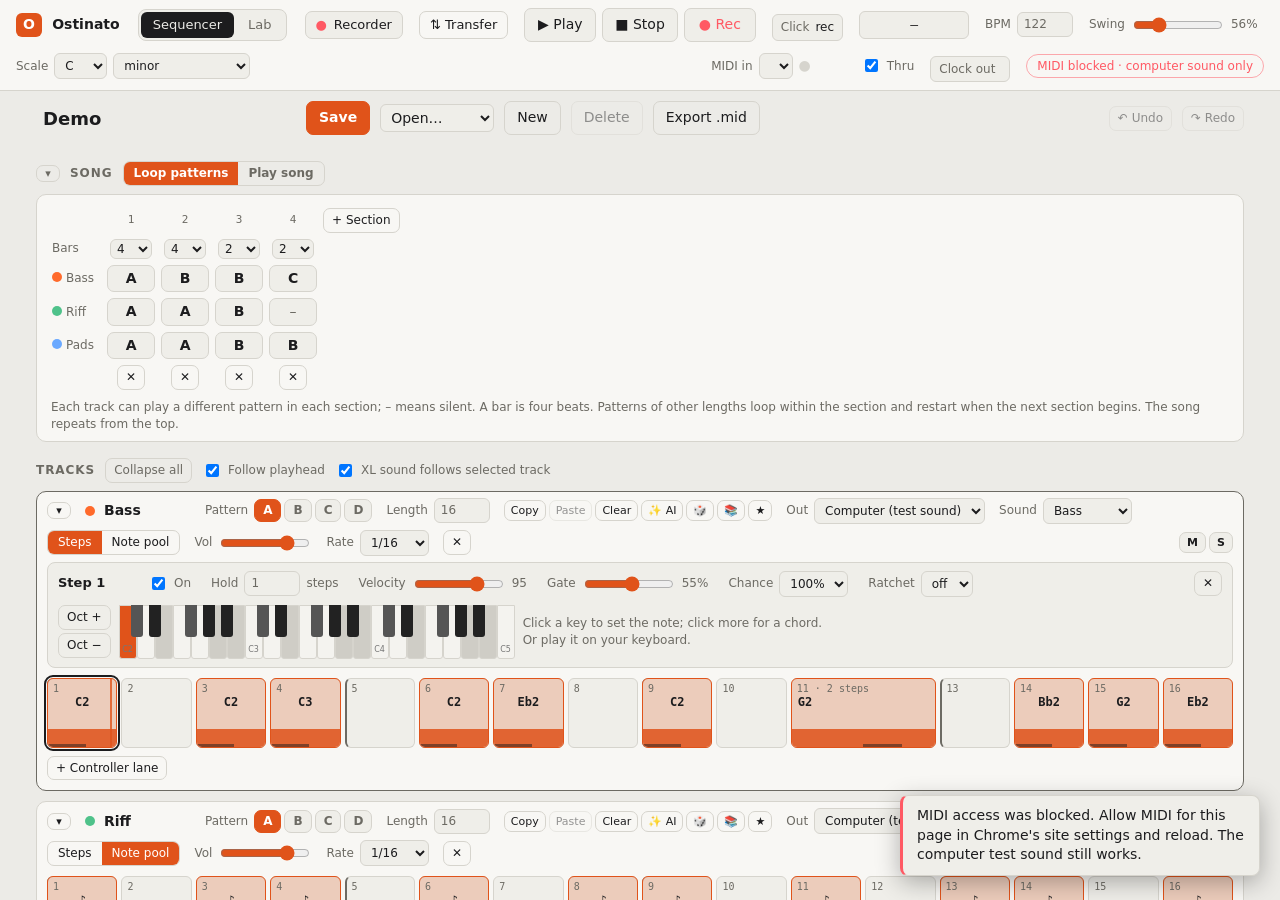
==== index.html @ 7d1cdc45 "Ostinato: instruments, sequencer and recorder in the browser, with the microKORG XL supported in dep" ====
<!doctype html>
<html lang="en">
<head>
  <meta charset="utf-8">
  <meta name="viewport" content="width=device-width, initial-scale=1">
  <title>Ostinato</title>
  <style>
    :root { --bg: #141416; color-scheme: dark; }
    @media (prefers-color-scheme: light) { :root { --bg: #ecebe7; color-scheme: light; } }
    html, body { margin: 0; height: 100%; background: var(--bg); overflow: hidden; }
    iframe { display: block; width: 100%; height: 100%; border: 0; }
    iframe[hidden] { display: none; }
    /* The Recorder: a panel over the right side of whichever page is showing, or the whole window. */
    #recorder { position: fixed; top: 0; right: 0; width: min(480px, 100%); height: 100%; z-index: 10;
      box-shadow: -8px 0 32px rgba(0, 0, 0, .35); border-left: 1px solid rgba(128, 128, 128, .35); }
    #recorder.wide { width: 100%; }
  </style>
</head>
<body>
  <!--
    Hosts the microKORG XL editor, the Sequencer and the Lab together and shows one at a time. Both stay loaded,
    so the sequencer keeps playing (and the editor keeps following the synth) while you switch.
    The pages ask to switch with postMessage({ type: 'switch-view', view }).
  -->
  <iframe id="editor" title="microKORG XL editor" allow="midi"></iframe>
  <iframe id="sequencer" title="Sequencer" allow="midi" hidden></iframe>
  <iframe id="lab" title="Lab" allow="midi" hidden></iframe>
  <iframe id="recorder" title="Recorder" allow="midi; microphone" hidden></iframe>
  <script>
    // The travel version (anywhere but this Mac's own server; see js/core/mode.js) has no XL
    // editor: it needs the synth and the server. It works offline once loaded (sw.js).
    const STATIC = new URLSearchParams(location.search).has('static') || !/^(localhost|127\.0\.0\.1|\[::1\])$/.test(location.hostname);
    const frames = { editor: document.getElementById('editor'), sequencer: document.getElementById('sequencer'), lab: document.getElementById('lab') };
    if (STATIC) {
      frames.editor.remove();
      delete frames.editor;
      if ('serviceWorker' in navigator) navigator.serviceWorker.register('sw.js').catch(() => {});
    }
    // A fresh address each time, so a browser never restores an out-of-date copy of a page.
    const fresh = `${location.search ? `${location.search}&` : '?'}v=${Date.now()}`;
    if (frames.editor) frames.editor.src = `editor.html${fresh}`;
    frames.sequencer.src = `sequencer.html${fresh}`;
    frames.lab.src = `lab.html${fresh}`;
    const recorder = document.getElementById('recorder');
    recorder.src = `recorder.html${fresh}`;
    // Open/closed and wide are remembered; each page's ● Recorder button shows the state.
    const recState = { open: false, wide: false };
    try { Object.assign(recState, JSON.parse(localStorage.getItem('mkxl.recorder.panel')) || {}); } catch { /* defaults */ }
    function applyRecorder() {
      recorder.hidden = !recState.open;
      recorder.classList.toggle('wide', recState.wide);
      try { localStorage.setItem('mkxl.recorder.panel', JSON.stringify(recState)); } catch { /* storage unavailable */ }
      for (const f of Object.values(frames)) f.contentWindow?.postMessage({ type: 'recorder-state', ...recState }, location.origin);
      (recState.open ? recorder : frames[current]).contentWindow?.focus();
    }
    let current = 'editor';

    function show(view) {
      if (!frames[view]) view = frames.editor ? 'editor' : 'sequencer';
      current = view;
      for (const [name, frame] of Object.entries(frames)) frame.hidden = name !== view;
      history.replaceState(null, '', `${location.search}#${view}`);
      frames[view].contentWindow.focus();
      syncTitle();
    }

    // The tab shows the visible page's title (e.g. the song name and its unsaved mark).
    function syncTitle() {
      try { document.title = frames[current].contentDocument.title || 'Ostinato'; } catch { /* still loading */ }
    }
    setInterval(syncTitle, 1000);

    addEventListener('message', e => {
      if (e.origin !== location.origin) return;
      if (e.data?.type === 'switch-view') show(e.data.view);
      else if (e.data?.type === 'toggle-recorder') { recState.open = typeof e.data.open === 'boolean' ? e.data.open : !recState.open; applyRecorder(); }
      else if (e.data?.type === 'recorder-wide') { recState.wide = !recState.wide; applyRecorder(); }
      else if (e.data?.type === 'recorder-hello') applyRecorder(); // a page loaded: tell it the state
    });
    addEventListener('hashchange', () => show(location.hash.slice(1)));
    for (const frame of Object.values(frames)) frame.addEventListener('load', syncTitle);
    show(location.hash.slice(1));
    recorder.hidden = !recState.open;
    recorder.classList.toggle('wide', recState.wide);
  </script>
</body>
</html>
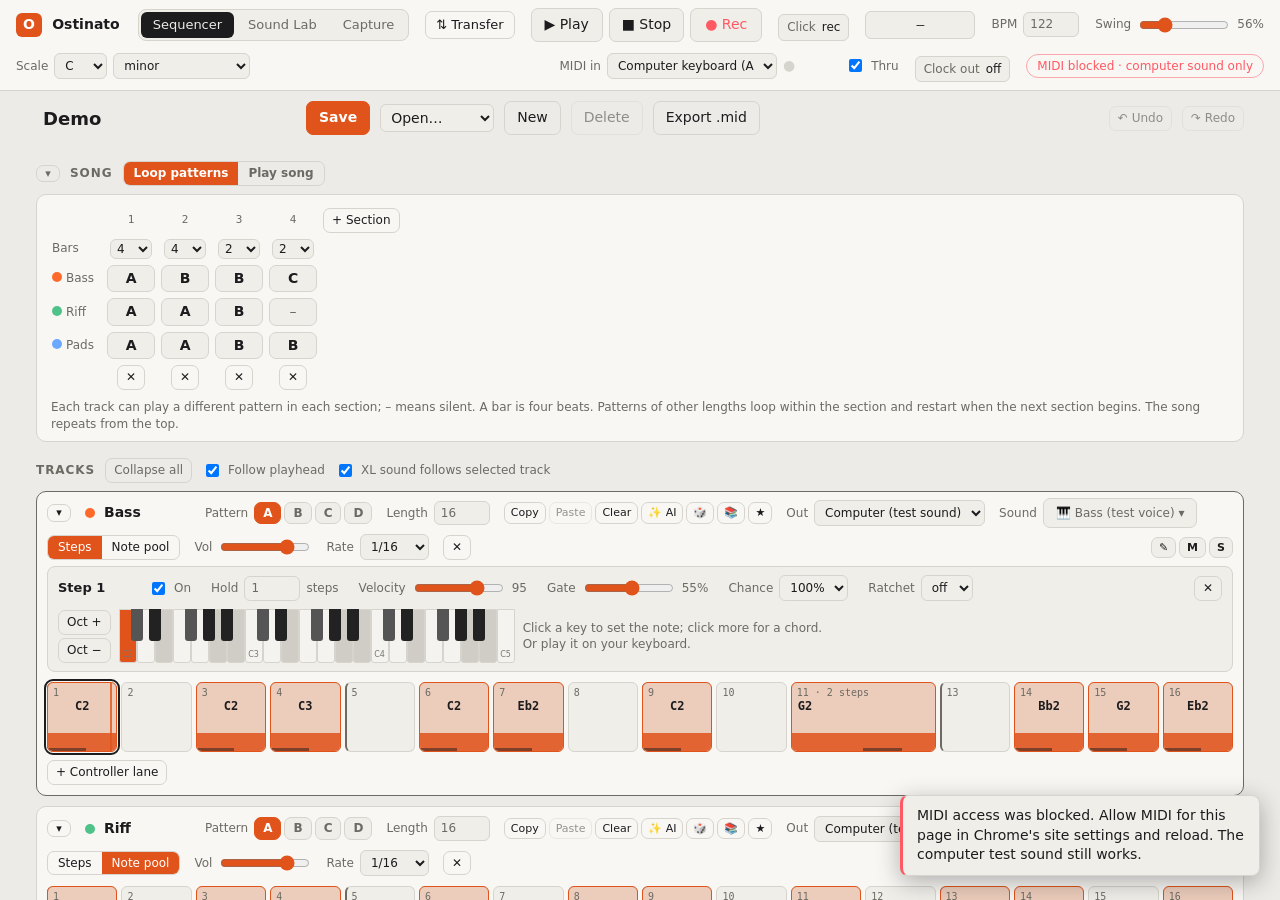
==== commit 72b968de: "Tabs (Sequencer, Sound Lab, Capture, Instruments); Sound Lab library and sound picker; Capture take " ====
--- a/index.html
+++ b/index.html
@@ -10,57 +10,60 @@
     html, body { margin: 0; height: 100%; background: var(--bg); overflow: hidden; }
     iframe { display: block; width: 100%; height: 100%; border: 0; }
     iframe[hidden] { display: none; }
-    /* The Recorder: a panel over the right side of whichever page is showing, or the whole window. */
-    #recorder { position: fixed; top: 0; right: 0; width: min(480px, 100%); height: 100%; z-index: 10;
-      box-shadow: -8px 0 32px rgba(0, 0, 0, .35); border-left: 1px solid rgba(128, 128, 128, .35); }
-    #recorder.wide { width: 100%; }
+    /* The XL editor inside the Sound Lab, beside its library (placed by the Sound Lab page). */
+    #instruments.in-lab { position: fixed; z-index: 2; }
   </style>
 </head>
 <body>
   <!--
-    Hosts the microKORG XL editor, the Sequencer and the Lab together and shows one at a time. Both stay loaded,
-    so the sequencer keeps playing (and the editor keeps following the synth) while you switch.
-    The pages ask to switch with postMessage({ type: 'switch-view', view }).
+    Hosts Ostinato's views and shows one at a time: Sequencer, Sound Lab, Capture and Instruments
+    (for now, the microKORG XL editor). All stay loaded, so the sequencer keeps playing, Capture
+    keeps capturing and the XL editor keeps following the synth while you switch.
+    The pages ask to switch with postMessage({ type: 'switch-view', view }) and are told which
+    view is showing with { type: 'view', view }.
   -->
-  <iframe id="editor" title="microKORG XL editor" allow="midi"></iframe>
   <iframe id="sequencer" title="Sequencer" allow="midi" hidden></iframe>
-  <iframe id="lab" title="Lab" allow="midi" hidden></iframe>
-  <iframe id="recorder" title="Recorder" allow="midi; microphone" hidden></iframe>
+  <iframe id="lab" title="Sound Lab" allow="midi" hidden></iframe>
+  <iframe id="capture" title="Capture" allow="midi; microphone" hidden></iframe>
+  <iframe id="instruments" title="Instruments: microKORG XL" allow="midi" hidden></iframe>
   <script>
     // The travel version (anywhere but this Mac's own server; see js/core/mode.js) has no XL
     // editor: it needs the synth and the server. It works offline once loaded (sw.js).
     const STATIC = new URLSearchParams(location.search).has('static') || !/^(localhost|127\.0\.0\.1|\[::1\])$/.test(location.hostname);
-    const frames = { editor: document.getElementById('editor'), sequencer: document.getElementById('sequencer'), lab: document.getElementById('lab') };
+    const frames = Object.fromEntries(['sequencer', 'lab', 'capture', 'instruments'].map(id => [id, document.getElementById(id)]));
     if (STATIC) {
-      frames.editor.remove();
-      delete frames.editor;
+      frames.instruments.remove();
+      delete frames.instruments;
       if ('serviceWorker' in navigator) navigator.serviceWorker.register('sw.js').catch(() => {});
     }
     // A fresh address each time, so a browser never restores an out-of-date copy of a page.
     const fresh = `${location.search ? `${location.search}&` : '?'}v=${Date.now()}`;
-    if (frames.editor) frames.editor.src = `editor.html${fresh}`;
-    frames.sequencer.src = `sequencer.html${fresh}`;
-    frames.lab.src = `lab.html${fresh}`;
-    const recorder = document.getElementById('recorder');
-    recorder.src = `recorder.html${fresh}`;
-    // Open/closed and wide are remembered; each page's ● Recorder button shows the state.
-    const recState = { open: false, wide: false };
-    try { Object.assign(recState, JSON.parse(localStorage.getItem('mkxl.recorder.panel')) || {}); } catch { /* defaults */ }
-    function applyRecorder() {
-      recorder.hidden = !recState.open;
-      recorder.classList.toggle('wide', recState.wide);
-      try { localStorage.setItem('mkxl.recorder.panel', JSON.stringify(recState)); } catch { /* storage unavailable */ }
-      for (const f of Object.values(frames)) f.contentWindow?.postMessage({ type: 'recorder-state', ...recState }, location.origin);
-      (recState.open ? recorder : frames[current]).contentWindow?.focus();
+    const pages = { sequencer: 'sequencer.html', lab: 'lab.html', capture: 'recorder.html', instruments: 'editor.html' };
+    for (const [id, f] of Object.entries(frames)) f.src = `${pages[id]}${fresh}`;
+    // Older names for the views (bookmarks, and pages that still ask for them).
+    const ALIASES = { editor: 'instruments', recorder: 'capture' };
+    let current = null, previous = 'sequencer';
+    // The Sound Lab shows Ostinato Synth's editor (its own page) or, for an XL sound, the XL
+    // editor (the Instruments frame) over the Sound Lab page's right side: { mode, left, top }.
+    let labPane = { mode: 'synth', left: 0, top: 0 };
+    function placeFrames() {
+      const xl = frames.instruments, inLab = !!xl && current === 'lab' && labPane.mode === 'xl';
+      for (const [name, frame] of Object.entries(frames)) frame.hidden = !(name === current || (inLab && frame === xl));
+      if (!xl) return;
+      xl.classList.toggle('in-lab', inLab);
+      Object.assign(xl.style, inLab ? { left: `${labPane.left}px`, top: `${labPane.top}px`, width: `calc(100% - ${labPane.left}px)`, height: `calc(100% - ${labPane.top}px)` }
+        : { left: '', top: '', width: '', height: '' });
     }
-    let current = 'editor';
 
     function show(view) {
-      if (!frames[view]) view = frames.editor ? 'editor' : 'sequencer';
+      view = ALIASES[view] || view;
+      if (!frames[view]) view = 'sequencer';
+      if (view !== current && current) previous = current;
       current = view;
-      for (const [name, frame] of Object.entries(frames)) frame.hidden = name !== view;
+      placeFrames();
       history.replaceState(null, '', `${location.search}#${view}`);
       frames[view].contentWindow.focus();
+      for (const f of Object.values(frames)) f.contentWindow?.postMessage({ type: 'view', view }, location.origin);
       syncTitle();
     }
 
@@ -72,16 +75,14 @@
 
     addEventListener('message', e => {
       if (e.origin !== location.origin) return;
-      if (e.data?.type === 'switch-view') show(e.data.view);
-      else if (e.data?.type === 'toggle-recorder') { recState.open = typeof e.data.open === 'boolean' ? e.data.open : !recState.open; applyRecorder(); }
-      else if (e.data?.type === 'recorder-wide') { recState.wide = !recState.wide; applyRecorder(); }
-      else if (e.data?.type === 'recorder-hello') applyRecorder(); // a page loaded: tell it the state
+      // toggle: Capture's shortcut (⌥R) goes there, or back to where you were.
+      if (e.data?.type === 'switch-view') show(e.data.toggle && (ALIASES[e.data.view] || e.data.view) === current ? previous : e.data.view);
+      else if (e.data?.type === 'view-hello') e.source?.postMessage({ type: 'view', view: current }, location.origin); // a page loaded
+      else if (e.data?.type === 'lab-pane') { labPane = { mode: e.data.mode, left: e.data.left || 0, top: e.data.top || 0 }; placeFrames(); }
     });
     addEventListener('hashchange', () => show(location.hash.slice(1)));
     for (const frame of Object.values(frames)) frame.addEventListener('load', syncTitle);
     show(location.hash.slice(1));
-    recorder.hidden = !recState.open;
-    recorder.classList.toggle('wide', recState.wide);
   </script>
 </body>
 </html>
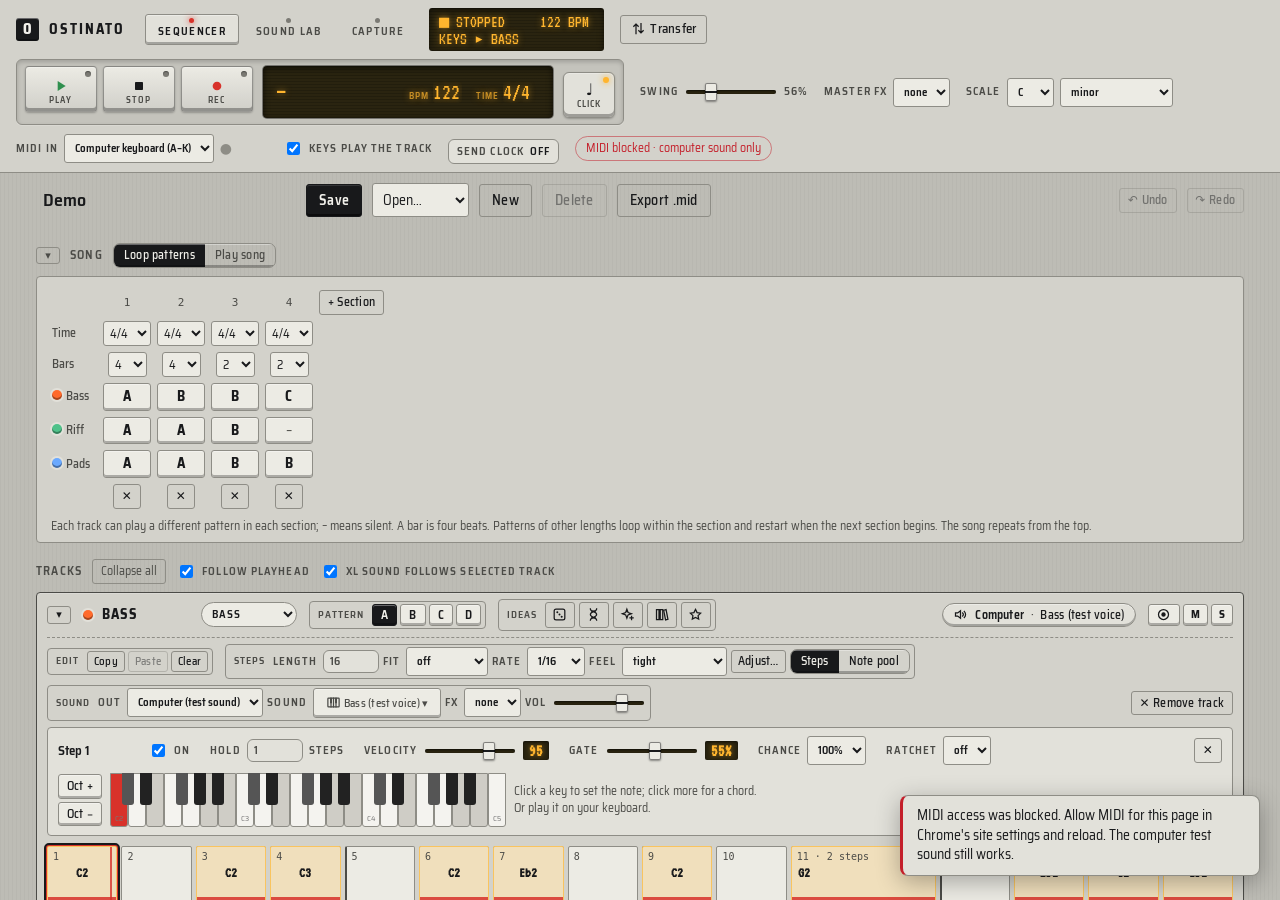
==== commit c0459d10: "Capture: Takes / Clips / Recordings tabs, takes kept by count, Keep and Forget with Undo, clips in t" ====
--- a/index.html
+++ b/index.html
@@ -5,13 +5,11 @@
   <meta name="viewport" content="width=device-width, initial-scale=1">
   <title>Ostinato</title>
   <style>
-    :root { --bg: #141416; color-scheme: dark; }
-    @media (prefers-color-scheme: light) { :root { --bg: #ecebe7; color-scheme: light; } }
+    :root { --bg: #111214; color-scheme: dark; }
+    @media (prefers-color-scheme: light) { :root { --bg: #bdbcb5; color-scheme: light; } }
     html, body { margin: 0; height: 100%; background: var(--bg); overflow: hidden; }
     iframe { display: block; width: 100%; height: 100%; border: 0; }
     iframe[hidden] { display: none; }
-    /* The XL editor inside the Sound Lab, beside its library (placed by the Sound Lab page). */
-    #instruments.in-lab { position: fixed; z-index: 2; }
   </style>
 </head>
 <body>
@@ -43,24 +41,13 @@
     // Older names for the views (bookmarks, and pages that still ask for them).
     const ALIASES = { editor: 'instruments', recorder: 'capture' };
     let current = null, previous = 'sequencer';
-    // The Sound Lab shows Ostinato Synth's editor (its own page) or, for an XL sound, the XL
-    // editor (the Instruments frame) over the Sound Lab page's right side: { mode, left, top }.
-    let labPane = { mode: 'synth', left: 0, top: 0 };
-    function placeFrames() {
-      const xl = frames.instruments, inLab = !!xl && current === 'lab' && labPane.mode === 'xl';
-      for (const [name, frame] of Object.entries(frames)) frame.hidden = !(name === current || (inLab && frame === xl));
-      if (!xl) return;
-      xl.classList.toggle('in-lab', inLab);
-      Object.assign(xl.style, inLab ? { left: `${labPane.left}px`, top: `${labPane.top}px`, width: `calc(100% - ${labPane.left}px)`, height: `calc(100% - ${labPane.top}px)` }
-        : { left: '', top: '', width: '', height: '' });
-    }
 
     function show(view) {
       view = ALIASES[view] || view;
       if (!frames[view]) view = 'sequencer';
       if (view !== current && current) previous = current;
       current = view;
-      placeFrames();
+      for (const [name, frame] of Object.entries(frames)) frame.hidden = name !== view;
       history.replaceState(null, '', `${location.search}#${view}`);
       frames[view].contentWindow.focus();
       for (const f of Object.values(frames)) f.contentWindow?.postMessage({ type: 'view', view }, location.origin);
@@ -78,7 +65,6 @@
       // toggle: Capture's shortcut (⌥R) goes there, or back to where you were.
       if (e.data?.type === 'switch-view') show(e.data.toggle && (ALIASES[e.data.view] || e.data.view) === current ? previous : e.data.view);
       else if (e.data?.type === 'view-hello') e.source?.postMessage({ type: 'view', view: current }, location.origin); // a page loaded
-      else if (e.data?.type === 'lab-pane') { labPane = { mode: e.data.mode, left: e.data.left || 0, top: e.data.top || 0 }; placeFrames(); }
     });
     addEventListener('hashchange', () => show(location.hash.slice(1)));
     for (const frame of Object.values(frames)) frame.addEventListener('load', syncTitle);
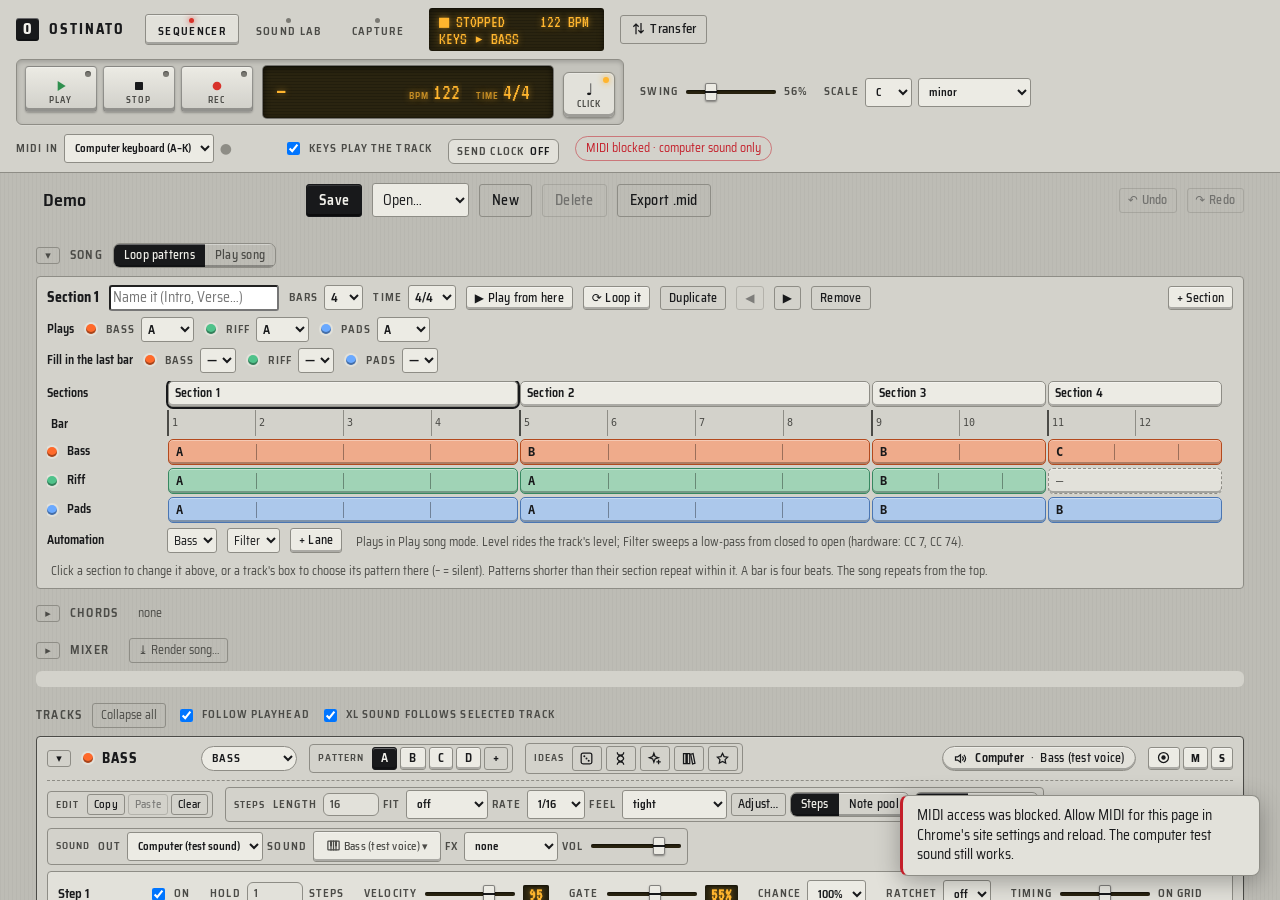
==== commit 4254f72b: "Sound Lab: three new modules (Resonator, Step sequence, Grain delay) and eighteen sounds built on th" ====
--- a/index.html
+++ b/index.html
@@ -34,6 +34,9 @@
       delete frames.instruments;
       if ('serviceWorker' in navigator) navigator.serviceWorker.register('sw.js').catch(() => {});
     }
+    // The computer keyboard's chord mode (Tab) starts off: remembered, it stayed on after a stray
+    // Tab and A–G kept playing chords with nothing to say why.
+    try { localStorage.removeItem('mkxl.qwerty.chords'); } catch { /* storage unavailable */ }
     // A fresh address each time, so a browser never restores an out-of-date copy of a page.
     const fresh = `${location.search ? `${location.search}&` : '?'}v=${Date.now()}`;
     const pages = { sequencer: 'sequencer.html', lab: 'lab.html', capture: 'recorder.html', instruments: 'editor.html' };
